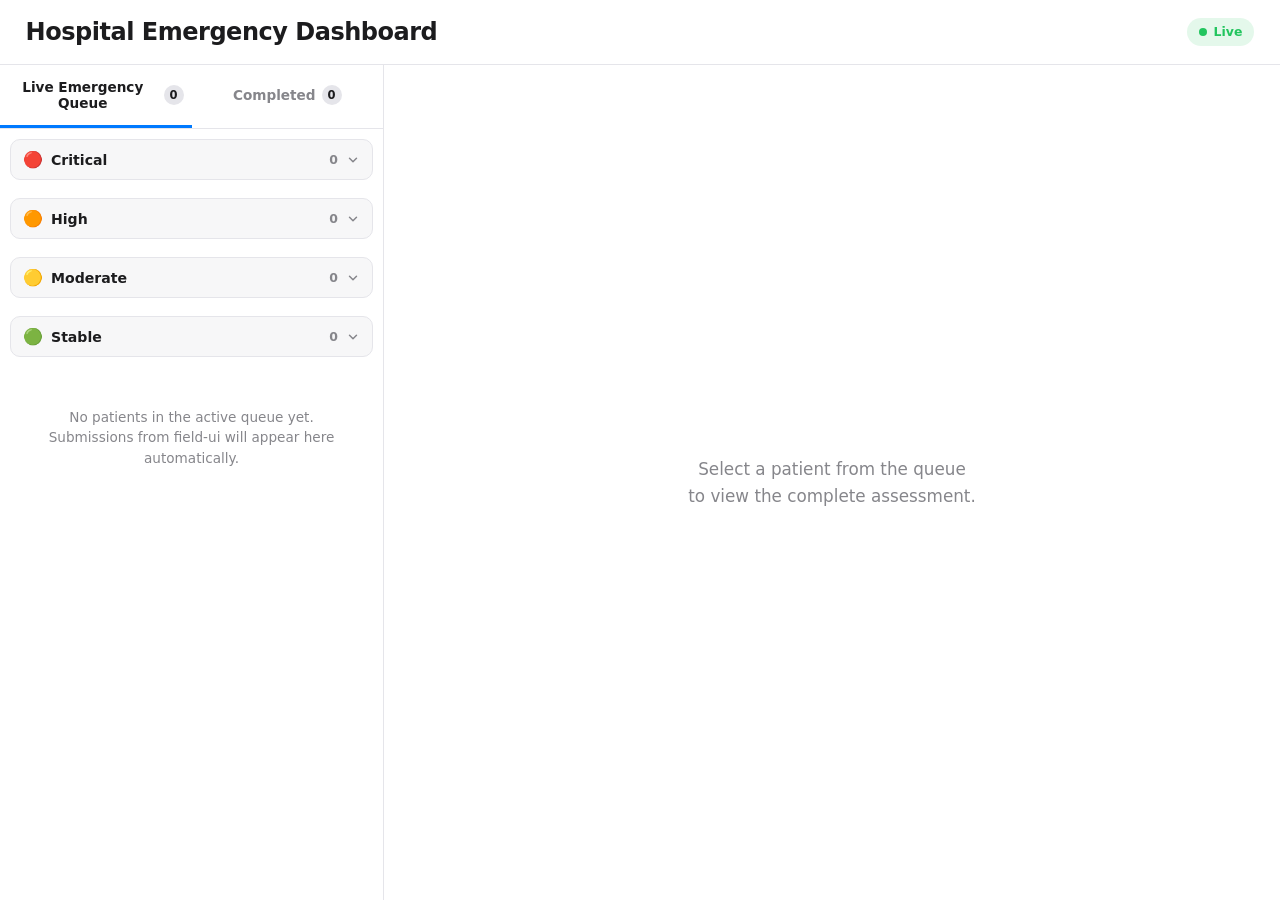
==== hospital-ui/index.html @ 248ef115 "Simplify field capture UI to core patient, vitals, and clinical fields" ====
<!doctype html>
<html lang="en">
<head>
  <meta charset="utf-8">
  <meta name="viewport" content="width=device-width, initial-scale=1, viewport-fit=cover">
  <meta name="theme-color" content="#FFFFFF">
  <title>Hospital Emergency Dashboard</title>
  <link rel="stylesheet" href="../field-ui/app.css">
  <link rel="stylesheet" href="app.css">
</head>
<body>

  <div class="hosp-shell">

    <header class="hosp-header">
      <h1 class="page-title">Hospital Emergency Dashboard</h1>
      <span class="conn-badge conn-live" id="conn-badge">
        <span class="conn-dot"></span> Live
      </span>
    </header>

    <div class="hosp-main">

      <!-- ============ QUEUE PANEL (master) ============ -->
      <aside class="queue-panel" id="queue-panel">

        <div class="queue-tabs" role="tablist">
          <button type="button" class="queue-tab active" id="tab-active" data-tab="active" role="tab" aria-selected="true">
            Live Emergency Queue <span class="tab-count" id="count-active">0</span>
          </button>
          <button type="button" class="queue-tab" id="tab-completed" data-tab="completed" role="tab" aria-selected="false">
            Completed <span class="tab-count" id="count-completed">0</span>
          </button>
        </div>

        <div class="queue-view" id="queue-view-active">
          <section class="priority-section" data-priority="critical">
            <button type="button" class="priority-header priority-critical" data-priority="critical" aria-expanded="true">
              <span class="priority-emoji">🔴</span>
              <span class="priority-name">Critical</span>
              <span class="priority-count" id="pcount-critical">0</span>
              <svg class="chevron" width="14" height="14" viewBox="0 0 24 24" fill="none" stroke="currentColor" stroke-width="2.5" stroke-linecap="round" stroke-linejoin="round"><polyline points="6 9 12 15 18 9"></polyline></svg>
            </button>
            <div class="priority-cards" id="cards-critical"></div>
          </section>

          <section class="priority-section" data-priority="high">
            <button type="button" class="priority-header priority-high" data-priority="high" aria-expanded="true">
              <span class="priority-emoji">🟠</span>
              <span class="priority-name">High</span>
              <span class="priority-count" id="pcount-high">0</span>
              <svg class="chevron" width="14" height="14" viewBox="0 0 24 24" fill="none" stroke="currentColor" stroke-width="2.5" stroke-linecap="round" stroke-linejoin="round"><polyline points="6 9 12 15 18 9"></polyline></svg>
            </button>
            <div class="priority-cards" id="cards-high"></div>
          </section>

          <section class="priority-section" data-priority="moderate">
            <button type="button" class="priority-header priority-moderate" data-priority="moderate" aria-expanded="true">
              <span class="priority-emoji">🟡</span>
              <span class="priority-name">Moderate</span>
              <span class="priority-count" id="pcount-moderate">0</span>
              <svg class="chevron" width="14" height="14" viewBox="0 0 24 24" fill="none" stroke="currentColor" stroke-width="2.5" stroke-linecap="round" stroke-linejoin="round"><polyline points="6 9 12 15 18 9"></polyline></svg>
            </button>
            <div class="priority-cards" id="cards-moderate"></div>
          </section>

          <section class="priority-section" data-priority="stable">
            <button type="button" class="priority-header priority-stable" data-priority="stable" aria-expanded="true">
              <span class="priority-emoji">🟢</span>
              <span class="priority-name">Stable</span>
              <span class="priority-count" id="pcount-stable">0</span>
              <svg class="chevron" width="14" height="14" viewBox="0 0 24 24" fill="none" stroke="currentColor" stroke-width="2.5" stroke-linecap="round" stroke-linejoin="round"><polyline points="6 9 12 15 18 9"></polyline></svg>
            </button>
            <div class="priority-cards" id="cards-stable"></div>
          </section>

          <p class="queue-empty" id="queue-empty">No patients in the active queue yet. Submissions from field-ui will appear here automatically.</p>
        </div>

        <div class="queue-view" id="queue-view-completed" hidden>
          <div class="priority-cards" id="cards-completed"></div>
          <p class="queue-empty" id="completed-empty">No completed patients yet.</p>
        </div>

      </aside>

      <!-- ============ DETAIL PANEL ============ -->
      <main class="detail-panel" id="detail-panel">
        <button type="button" class="back-btn" id="btn-back">
          <svg width="18" height="18" viewBox="0 0 24 24" fill="none" stroke="currentColor" stroke-width="2.5" stroke-linecap="round" stroke-linejoin="round"><line x1="19" y1="12" x2="5" y2="12"></line><polyline points="12 19 5 12 12 5"></polyline></svg>
          Back to Queue
        </button>

        <div class="detail-empty" id="detail-empty">
          <p>Select a patient from the queue<br>to view the complete assessment.</p>
        </div>

        <div class="detail-content" id="detail-content" hidden></div>
      </main>

    </div>
  </div>

  <!-- Image viewer overlay -->
  <div class="image-viewer" id="image-viewer" hidden>
    <div class="viewer-toolbar">
      <button type="button" id="viewer-zoom-out" aria-label="Zoom out">−</button>
      <button type="button" id="viewer-zoom-in" aria-label="Zoom in">+</button>
      <button type="button" id="viewer-rotate" aria-label="Rotate">⟳ Rotate</button>
      <button type="button" id="viewer-fullscreen" aria-label="Toggle fullscreen">⛶ Fullscreen</button>
      <button type="button" id="viewer-close" aria-label="Close image viewer">✕ Close</button>
    </div>
    <div class="viewer-stage" id="viewer-stage">
      <img id="viewer-img" src="" alt="Uploaded field image, full size">
    </div>
  </div>

  <script src="../shared/store.js"></script>
  <script src="app.js"></script>
</body>
</html>
---- field-ui/app.css ----
/* =====================================================
   Medical Data Capture - app.css
   Light, Apple Health-inspired clinical theme
   ===================================================== */

:root {
  --bg-page: #FFFFFF;
  --bg-card: #F7F7F8;
  --bg-card-alt: #FFFFFF;
  --bg-input: #FFFFFF;
  --bg-toggle-off: #E5E5EA;
  --bg-toggle-on: #22C55E;

  --border: #E5E5EA;
  --border-strong: #D1D1D6;
  --border-focus: #007AFF;

  --text-primary: #1C1C1E;
  --text-secondary: #86868B;
  --text-placeholder: #C7C7CC;
  --text-on-primary: #FFFFFF;

  --triage-stable: #22C55E;
  --triage-moderate: #FACC15;
  --triage-high: #F97316;
  --triage-critical: #DC2626;

  --status-preparing: #3B82F6;
  --status-transmitting: #FACC15;
  --status-delivered: #22C55E;
  --status-recovered: #F97316;
  --status-failed: #DC2626;

  --radius-card: 16px;
  --radius-input: 10px;
  --radius-chip: 20px;
  --radius-toggle: 16px;

  --font: -apple-system, BlinkMacSystemFont, "Segoe UI", system-ui, Roboto, sans-serif;
  --shadow-card: 0 1px 3px rgba(0,0,0,0.08), 0 1px 2px rgba(0,0,0,0.04);
  --tap-min: 44px;
  --gap: clamp(8px, 1.5vw, 14px);
}

/* Reset */
*, *::before, *::after { box-sizing: border-box; margin: 0; padding: 0; }
html { -webkit-text-size-adjust: 100%; }

body {
  font-family: var(--font);
  background: var(--bg-page);
  color: var(--text-primary);
  line-height: 1.5;
  -webkit-font-smoothing: antialiased;
  min-height: 100vh;
  min-height: 100dvh;
}

/* App shell */
.app-shell {
  display: flex;
  flex-direction: column;
  min-height: 100vh;
  min-height: 100dvh;
  padding: clamp(12px, 3vw, 32px);
  padding-top: max(clamp(12px, 3vw, 32px), env(safe-area-inset-top));
  padding-bottom: max(clamp(12px, 3vw, 32px), env(safe-area-inset-bottom));
  padding-left: max(clamp(12px, 3vw, 32px), env(safe-area-inset-left));
  padding-right: max(clamp(12px, 3vw, 32px), env(safe-area-inset-right));
  max-width: 1400px;
  margin: 0 auto;
}

/* Header */
.app-header {
  margin-bottom: clamp(10px, 2vw, 18px);
}

.page-title {
  font-size: clamp(1.3rem, 1.5vw + 0.9rem, 1.8rem);
  font-weight: 700;
  letter-spacing: -0.02em;
  color: var(--text-primary);
}

/* Demo bar */
.demo-bar {
  display: flex;
  flex-wrap: wrap;
  gap: 8px;
  margin-bottom: clamp(14px, 3vw, 24px);
}

.demo-btn {
  padding: 8px 14px;
  border: 1px solid var(--border-strong);
  border-radius: 20px;
  background: var(--bg-input);
  color: var(--text-primary);
  font-size: 0.8rem;
  font-weight: 600;
  font-family: var(--font);
  cursor: pointer;
  transition: border-color 0.15s, background 0.15s;
  white-space: nowrap;
}

.demo-btn:hover { background: var(--bg-card); }

.demo-btn.demo-minor { border-left: 3px solid var(--triage-stable); }
.demo-btn.demo-critical { border-left: 3px solid var(--triage-critical); }

/* Grid */
.app-grid {
  display: grid;
  grid-template-columns: 1fr;
  gap: clamp(14px, 2vw, 24px);
  align-items: start;
}

.col-primary { display: flex; flex-direction: column; gap: clamp(14px, 2vw, 20px); }
.col-secondary { display: flex; flex-direction: column; gap: clamp(14px, 2vw, 20px); }

/* Card */
.med-card {
  background: var(--bg-card);
  border: 1px solid var(--border);
  border-radius: var(--radius-card);
  box-shadow: var(--shadow-card);
  overflow: hidden;
}

.card-title {
  font-size: 0.82rem;
  font-weight: 700;
  text-transform: uppercase;
  letter-spacing: 0.06em;
  color: var(--text-secondary);
  padding: 16px 20px 0;
}

.card-body {
  padding: 16px 20px 20px;
}

/* Triage left-border accent */
.med-card.assessment-card {
  border-left: 4px solid var(--border);
  transition: border-color 0.3s ease;
}
.med-card.assessment-card.risk-stable { border-left-color: var(--triage-stable); }
.med-card.assessment-card.risk-moderate { border-left-color: var(--triage-moderate); }
.med-card.assessment-card.risk-high { border-left-color: var(--triage-high); }
.med-card.assessment-card.risk-critical { border-left-color: var(--triage-critical); }

/* Form groups */
.form-group { margin-bottom: 14px; }
.form-group:last-child { margin-bottom: 0; }
.form-group-sm { max-width: 140px; }

.field-row {
  display: flex;
  flex-wrap: wrap;
  gap: var(--gap);
}

.field-row .form-group {
  flex: 1 1 180px;
  min-width: 0;
}

/* Labels */
.field-label {
  display: block;
  font-size: 0.82rem;
  color: var(--text-secondary);
  margin-bottom: 6px;
  font-weight: 600;
}

.req-mark { color: var(--triage-critical); margin-left: 2px; }
.opt-tag {
  display: inline-block;
  font-size: 0.58rem;
  font-weight: 700;
  text-transform: uppercase;
  letter-spacing: 0.04em;
  padding: 1px 6px;
  border-radius: 4px;
  margin-left: 5px;
  color: var(--text-secondary);
  background: var(--bg-toggle-off);
}

/* Inputs */
.text-input {
  width: 100%;
  background: var(--bg-input);
  border: 1px solid var(--border-strong);
  color: var(--text-primary);
  padding: 11px 13px;
  border-radius: var(--radius-input);
  font-size: 0.95rem;
  font-family: var(--font);
  outline: none;
  transition: border-color 0.18s;
  min-height: var(--tap-min);
}

.text-input:focus { border-color: var(--border-focus); box-shadow: 0 0 0 3px rgba(0,122,255,0.1); }
.text-input::placeholder { color: var(--text-placeholder); }
.text-input.is-invalid { border-color: var(--triage-critical); }

#patient-id[readonly] {
  background: var(--bg-card);
  color: var(--text-secondary);
  cursor: default;
}

.textarea-input {
  resize: vertical;
  min-height: 80px;
  line-height: 1.45;
}

.select-input {
  width: 100%;
  background: var(--bg-input);
  border: 1px solid var(--border-strong);
  color: var(--text-primary);
  padding: 11px 13px;
  border-radius: var(--radius-input);
  font-size: 0.95rem;
  font-family: var(--font);
  outline: none;
  min-height: var(--tap-min);
  appearance: none;
  -webkit-appearance: none;
  background-image: url("data:image/svg+xml,%3Csvg xmlns='http://www.w3.org/2000/svg' width='12' height='12' viewBox='0 0 24 24' fill='none' stroke='%2386868B' stroke-width='2' stroke-linecap='round' stroke-linejoin='round'%3E%3Cpolyline points='6 9 12 15 18 9'%3E%3C/polyline%3E%3C/svg%3E");
  background-repeat: no-repeat;
  background-position: right 12px center;
  padding-right: 32px;
  cursor: pointer;
}

.select-input:focus { border-color: var(--border-focus); box-shadow: 0 0 0 3px rgba(0,122,255,0.1); }

/* Input with unit */
.input-with-unit {
  position: relative;
  display: flex;
  align-items: center;
}

.input-with-unit .text-input { padding-right: 56px; }

.unit-label {
  position: absolute;
  right: 13px;
  color: var(--text-secondary);
  font-size: 0.8rem;
  pointer-events: none;
  white-space: nowrap;
}

/* Number spinner removal */
input[type="number"]::-webkit-inner-spin-button,
input[type="number"]::-webkit-outer-spin-button { -webkit-appearance: none; margin: 0; }
input[type="number"] { -moz-appearance: textfield; }

/* Field errors */
.field-error {
  margin: 5px 0 0;
  font-size: 0.72rem;
  color: var(--triage-critical);
  line-height: 1.3;
}
.field-error[hidden] { display: none; }

/* Toggle switch */
.toggle-row {
  display: flex;
  align-items: center;
  justify-content: space-between;
  padding: 10px 0;
}

.toggle-label {
  font-size: 0.9rem;
  font-weight: 500;
  color: var(--text-primary);
}

.toggle-switch {
  width: 52px;
  height: 32px;
  border-radius: var(--radius-toggle);
  background: var(--bg-toggle-off);
  border: none;
  cursor: pointer;
  position: relative;
  flex-shrink: 0;
  transition: background 0.25s;
  padding: 0;
}

.toggle-switch[aria-checked="true"] { background: var(--bg-toggle-on); }

.toggle-slider {
  position: absolute;
  top: 3px;
  left: 3px;
  width: 26px;
  height: 26px;
  border-radius: 50%;
  background: #FFFFFF;
  box-shadow: 0 1px 3px rgba(0,0,0,0.2);
  transition: transform 0.25s;
}

.toggle-switch[aria-checked="true"] .toggle-slider { transform: translateX(20px); }

.toggle-switch.toggle-disabled {
  opacity: 0.35;
  cursor: not-allowed;
}

/* Mental Status segmented buttons */
.mental-status-group {
  display: flex;
  flex-wrap: wrap;
  gap: 6px;
}

.mental-status-btn {
  flex: 1 1 auto;
  min-width: 80px;
  padding: 12px 10px;
  border: 1px solid var(--border-strong);
  border-radius: var(--radius-input);
  background: var(--bg-input);
  color: var(--text-secondary);
  font-size: 0.85rem;
  font-weight: 600;
  font-family: var(--font);
  cursor: pointer;
  text-align: center;
  transition: background 0.15s, color 0.15s, border-color 0.15s;
  min-height: var(--tap-min);
}

.mental-status-btn:hover {
  border-color: var(--text-secondary);
}

.mental-status-btn.selected {
  background: var(--text-primary);
  color: var(--text-on-primary);
  border-color: var(--text-primary);
}

.mental-status-btn[hidden] { display: none; }

.mental-status-btn:focus-visible {
  outline: 2px solid var(--border-focus);
  outline-offset: 2px;
}

.toggle-grid {
  display: grid;
  grid-template-columns: 1fr 1fr;
  gap: 4px 24px;
}

.toggle-grid .toggle-row {
  padding: 8px 0;
  min-width: 0;
}

.toggle-grid .toggle-label {
  overflow: hidden;
  text-overflow: ellipsis;
  white-space: nowrap;
  padding-right: 8px;
}

/* Notes below the clinical-assessment toggle grid */
.notes-group {
  margin-top: 16px;
  padding-top: 14px;
  border-top: 1px solid var(--border);
}

/* Temperature unit toggle */
.temp-toggle {
  display: flex;
  border: 1px solid var(--border-strong);
  border-radius: var(--radius-input);
  overflow: hidden;
  min-height: var(--tap-min);
}

.temp-btn {
  flex: 1;
  border: none;
  background: var(--bg-input);
  color: var(--text-secondary);
  font-size: 0.9rem;
  font-weight: 600;
  padding: 11px;
  cursor: pointer;
  font-family: var(--font);
  transition: background 0.15s, color 0.15s;
}

.temp-btn.active { background: var(--text-primary); color: var(--text-on-primary); }
.temp-btn:not(:last-child) { border-right: 1px solid var(--border-strong); }

/* Chip group */
.chip-group {
  display: flex;
  flex-wrap: wrap;
  gap: 8px;
}

.chip {
  border: 1px solid var(--border-strong);
  background: var(--bg-input);
  color: var(--text-secondary);
  padding: 8px 14px;
  border-radius: var(--radius-chip);
  font-size: 0.85rem;
  font-weight: 600;
  font-family: var(--font);
  cursor: pointer;
  transition: all 0.15s;
  min-height: 36px;
}

.chip:hover { border-color: var(--text-secondary); }

.chip.selected {
  background: var(--border-focus);
  color: var(--text-on-primary);
  border-color: var(--border-focus);
}

/* GPS row */
.gps-row {
  display: flex;
  gap: 8px;
  align-items: center;
}
.gps-row .text-input { flex: 1; min-width: 0; }

.gps-btn {
  flex-shrink: 0;
  white-space: nowrap;
  border: 1px solid var(--border-strong);
  background: var(--bg-input);
  color: var(--text-primary);
  padding: 0 14px;
  border-radius: var(--radius-input);
  font-size: 0.82rem;
  font-weight: 600;
  font-family: var(--font);
  cursor: pointer;
  min-height: var(--tap-min);
  transition: border-color 0.15s, background 0.15s;
}
.gps-btn:hover { background: var(--bg-card); border-color: var(--text-secondary); }

/* Shock index inline readout */
.shock-index-line {
  font-size: 0.82rem;
  color: var(--text-secondary);
  margin: -2px 0 14px;
}
.shock-index-line strong { color: var(--text-primary); }
.shock-index-line[hidden] { display: none; }

/* Pain slider */
.pain-group { margin-top: 8px; }

.pain-slider-row {
  display: flex;
  align-items: center;
  gap: 14px;
}

.pain-slider {
  flex: 1;
  -webkit-appearance: none;
  appearance: none;
  height: 8px;
  border-radius: 4px;
  background: linear-gradient(to right, var(--triage-stable) 0%, var(--triage-moderate) 40%, var(--triage-high) 70%, var(--triage-critical) 100%);
  outline: none;
  cursor: pointer;
}

.pain-slider::-webkit-slider-thumb {
  -webkit-appearance: none;
  width: 28px;
  height: 28px;
  border-radius: 50%;
  background: #FFFFFF;
  border: 2px solid var(--text-primary);
  box-shadow: 0 1px 4px rgba(0,0,0,0.2);
  cursor: pointer;
}

.pain-slider::-moz-range-thumb {
  width: 28px;
  height: 28px;
  border-radius: 50%;
  background: #FFFFFF;
  border: 2px solid var(--text-primary);
  cursor: pointer;
}

.pain-value {
  font-size: 1.4rem;
  font-weight: 700;
  min-width: 32px;
  text-align: center;
  color: var(--text-primary);
}

/* Image buttons */
.image-buttons {
  display: grid;
  grid-template-columns: 1fr 1fr;
  gap: var(--gap);
}

.img-btn {
  display: flex;
  flex-direction: column;
  align-items: center;
  justify-content: center;
  gap: 8px;
  background: var(--bg-input);
  border: 1px solid var(--border-strong);
  border-radius: var(--radius-input);
  padding: 18px 12px;
  cursor: pointer;
  font-size: 0.88rem;
  font-weight: 600;
  color: var(--text-primary);
  font-family: var(--font);
  transition: border-color 0.15s, background 0.15s;
  min-height: var(--tap-min);
}

.img-btn:hover { border-color: var(--text-secondary); background: var(--bg-card); }
.img-btn:focus-visible { border-color: var(--border-focus); outline: 2px solid var(--border-focus); outline-offset: 2px; }

/* Image previews */
.image-previews {
  display: flex;
  flex-wrap: wrap;
  gap: 10px;
  margin-top: 14px;
}

.image-previews:empty { margin-top: 0; }

.image-thumb {
  position: relative;
  width: 88px;
  height: 88px;
  border-radius: var(--radius-input);
  overflow: hidden;
  border: 1px solid var(--border-strong);
}

.image-thumb img {
  width: 100%;
  height: 100%;
  object-fit: cover;
}

.image-thumb-remove {
  position: absolute;
  top: 4px;
  right: 4px;
  width: 24px;
  height: 24px;
  border-radius: 50%;
  background: rgba(0,0,0,0.6);
  border: none;
  color: #FFFFFF;
  cursor: pointer;
  display: flex;
  align-items: center;
  justify-content: center;
  padding: 0;
}

.image-thumb-remove:hover { background: rgba(0,0,0,0.8); }

/* Submit bar */
.submit-bar { margin-top: 4px; }

.submit-btn {
  display: flex;
  align-items: center;
  justify-content: center;
  gap: 8px;
  width: 100%;
  background: var(--text-primary);
  color: var(--text-on-primary);
  border: none;
  border-radius: var(--radius-input);
  padding: 16px;
  font-size: 1rem;
  font-weight: 700;
  font-family: var(--font);
  cursor: pointer;
  transition: opacity 0.18s;
  min-height: 52px;
}

.submit-btn:hover:not(:disabled) { opacity: 0.9; }
.submit-btn:disabled { opacity: 0.35; cursor: not-allowed; }
.submit-btn.sending { opacity: 0.6; }

/* Assessment card */
.assessment-protocol-row {
  display: flex;
  flex-direction: column;
  gap: 4px;
  margin-bottom: 18px;
  padding-bottom: 14px;
  border-bottom: 1px solid var(--border);
}

.assessment-meta-label {
  font-size: 0.68rem;
  font-weight: 700;
  text-transform: uppercase;
  letter-spacing: 0.06em;
  color: var(--text-secondary);
}

.assessment-protocol-name {
  font-size: 1.1rem;
  font-weight: 700;
  color: var(--text-primary);
}

.assessment-progress {
  font-size: 0.8rem;
  color: var(--text-secondary);
  text-align: center;
  margin-bottom: 14px;
  line-height: 1.4;
}

.assessment-progress[hidden] { display: none; }

.assessment-row {
  display: flex;
  align-items: center;
  justify-content: center;
  gap: 0;
  margin-bottom: 16px;
}

.assessment-block {
  flex: 1;
  text-align: center;
  padding: 8px 4px;
  display: flex;
  flex-direction: column;
  align-items: center;
  gap: 6px;
}

.assessment-badge-row {
  display: flex;
  align-items: center;
  gap: 8px;
}

.assessment-value {
  font-size: 1.3rem;
  font-weight: 800;
  color: var(--text-primary);
  line-height: 1;
}

.assessment-value.score-anim {
  animation: score-pop 0.4s ease;
}

@keyframes score-pop {
  0% { transform: scale(1); }
  50% { transform: scale(1.15); }
  100% { transform: scale(1); }
}

.score-divider {
  width: 1px;
  height: 48px;
  background: var(--border);
  flex-shrink: 0;
}

.risk-dot {
  width: 12px;
  height: 12px;
  border-radius: 50%;
  background: var(--text-placeholder);
  flex-shrink: 0;
}

.risk-dot.risk-stable { background: var(--triage-stable); }
.risk-dot.risk-moderate { background: var(--triage-moderate); }
.risk-dot.risk-high { background: var(--triage-high); }
.risk-dot.risk-critical { background: var(--triage-critical); }

.assessment-action {
  font-size: 0.88rem;
  color: var(--text-secondary);
  text-align: center;
  line-height: 1.4;
}

/* Explainability section */
.explain-section {
  margin-top: 16px;
  border-top: 1px solid var(--border);
  padding-top: 14px;
}

.explain-section[hidden] { display: none; }

.explain-summary {
  cursor: pointer;
  display: flex;
  align-items: center;
  gap: 8px;
  font-size: 0.85rem;
  font-weight: 600;
  color: var(--text-secondary);
  list-style: none;
  user-select: none;
}

.explain-summary::-webkit-details-marker { display: none; }

.explain-summary:hover { color: var(--text-primary); }

.explain-body {
  margin-top: 12px;
  padding: 12px;
  background: var(--bg-page);
  border: 1px solid var(--border);
  border-radius: var(--radius-input);
}

.explain-protocol {
  font-size: 0.85rem;
  font-weight: 600;
  color: var(--text-primary);
  margin-bottom: 10px;
}

.explain-subheading {
  font-size: 0.72rem;
  font-weight: 700;
  text-transform: uppercase;
  letter-spacing: 0.06em;
  color: var(--text-secondary);
  margin-top: 12px;
  margin-bottom: 6px;
}

.explain-subheading:first-child { margin-top: 0; }

.explain-list {
  list-style: none;
  padding: 0;
}

.explain-list li {
  font-size: 0.82rem;
  color: var(--text-primary);
  padding: 4px 0 4px 16px;
  position: relative;
  line-height: 1.4;
}

.explain-list li::before {
  content: "";
  position: absolute;
  left: 0;
  top: 10px;
  width: 5px;
  height: 5px;
  border-radius: 50%;
  background: var(--text-secondary);
}

.explain-final {
  font-size: 0.88rem;
  font-weight: 700;
  color: var(--text-primary);
}

.explain-sources {
  font-size: 0.7rem;
  color: var(--text-secondary);
  line-height: 1.5;
}

/* Patient list */
.patient-list { list-style: none; }

.empty-state {
  font-size: 0.88rem;
  color: var(--text-placeholder);
  font-style: italic;
  padding: 12px 0;
  text-align: center;
}

.patient-card {
  background: var(--bg-card-alt);
  border: 1px solid var(--border);
  border-left: 4px solid var(--border);
  border-radius: var(--radius-input);
  padding: 12px 14px;
  margin-bottom: 10px;
}

.patient-card:last-child { margin-bottom: 0; }

.patient-card.risk-stable { border-left-color: var(--triage-stable); }
.patient-card.risk-moderate { border-left-color: var(--triage-moderate); }
.patient-card.risk-high { border-left-color: var(--triage-high); }
.patient-card.risk-critical { border-left-color: var(--triage-critical); }

.patient-card-top {
  display: flex;
  align-items: center;
  justify-content: space-between;
  gap: 8px;
  margin-bottom: 6px;
}

.patient-name {
  font-size: 0.92rem;
  font-weight: 600;
  color: var(--text-primary);
  overflow: hidden;
  text-overflow: ellipsis;
  white-space: nowrap;
}

.patient-meta {
  display: flex;
  align-items: center;
  gap: 10px;
  font-size: 0.78rem;
  color: var(--text-secondary);
  flex-wrap: wrap;
}

.patient-scores {
  display: flex;
  gap: 10px;
  font-size: 0.78rem;
  font-weight: 600;
}

.patient-score-item {
  color: var(--text-secondary);
}

.patient-score-item strong { color: var(--text-primary); }

.patient-bottom {
  display: flex;
  align-items: center;
  justify-content: space-between;
  gap: 8px;
  margin-top: 6px;
  flex-wrap: wrap;
}

/* Risk badge (compact) */
.risk-badge {
  display: inline-flex;
  align-items: center;
  gap: 5px;
  font-size: 0.72rem;
  font-weight: 700;
  padding: 2px 8px;
  border-radius: 12px;
}

.risk-badge .risk-dot { width: 8px; height: 8px; }

.risk-badge.risk-stable { background: rgba(34,197,94,0.12); color: var(--triage-stable); }
.risk-badge.risk-moderate { background: rgba(250,204,21,0.15); color: #B45309; }
.risk-badge.risk-high { background: rgba(249,115,22,0.12); color: var(--triage-high); }
.risk-badge.risk-critical { background: rgba(220,38,38,0.12); color: var(--triage-critical); }

/* Status chips */
.status-chip {
  display: inline-flex;
  align-items: center;
  gap: 5px;
  font-size: 0.7rem;
  font-weight: 600;
  padding: 3px 8px;
  border-radius: 12px;
}

.status-chip .status-dot {
  width: 8px;
  height: 8px;
  border-radius: 50%;
}

.status-chip.status-preparing { background: rgba(59,130,246,0.12); color: var(--status-preparing); }
.status-chip.status-preparing .status-dot { background: var(--status-preparing); }
.status-chip.status-transmitting { background: rgba(250,204,21,0.15); color: #B45309; }
.status-chip.status-transmitting .status-dot { background: var(--status-transmitting); }
.status-chip.status-delivered { background: rgba(34,197,94,0.12); color: var(--status-delivered); }
.status-chip.status-delivered .status-dot { background: var(--status-delivered); }
.status-chip.status-recovered { background: rgba(249,115,22,0.12); color: var(--status-recovered); }
.status-chip.status-recovered .status-dot { background: var(--status-recovered); }
.status-chip.status-failed { background: rgba(220,38,38,0.12); color: var(--status-failed); }
.status-chip.status-failed .status-dot { background: var(--status-failed); }

/* Card appear animation */
.patient-card { animation: card-appear 0.3s ease; }

@keyframes card-appear {
  from { opacity: 0; transform: translateY(8px); }
  to { opacity: 1; transform: translateY(0); }
}

/* SR-only */
.sr-only {
  position: absolute;
  width: 1px; height: 1px;
  padding: 0; margin: -1px;
  overflow: hidden; clip: rect(0,0,0,0);
  border: 0;
}

/* =====================================================
   Responsive
   ===================================================== */

@media (max-width: 400px) {
  .toggle-grid { grid-template-columns: 1fr; }
  .field-row .form-group { flex: 1 1 100%; }
  .image-buttons { grid-template-columns: 1fr; }
  .form-group-sm { max-width: 100%; }
}

@media (min-width: 768px) {
  .app-grid {
    grid-template-columns: minmax(0, 1.8fr) minmax(0, 1fr);
  }

  .col-secondary {
    position: sticky;
    top: clamp(12px, 3vw, 32px);
    max-height: calc(100vh - 80px);
    max-height: calc(100dvh - 80px);
    overflow-y: auto;
  }

  .col-secondary::-webkit-scrollbar { width: 5px; }
  .col-secondary::-webkit-scrollbar-thumb { background: var(--border-strong); border-radius: 3px; }
}

@media (min-width: 1024px) {
  .app-grid {
    grid-template-columns: minmax(0, 1.7fr) minmax(0, 1fr);
    gap: 28px;
  }
}

@media (max-height: 500px) and (orientation: landscape) {
  .form-group { margin-bottom: 10px; }
  .textarea-input { min-height: 56px; }
}

@media (prefers-reduced-motion: reduce) {
  *, *::before, *::after {
    transition: none !important;
    animation: none !important;
  }
}

/* =====================================================
   Camera Overlay
   ===================================================== */
.camera-overlay {
  position: fixed;
  inset: 0;
  background: #000000;
  z-index: 1000;
  display: flex;
  align-items: center;
  justify-content: center;
}
.camera-overlay[hidden] { display: none; }

.camera-container {
  position: relative;
  width: 100%;
  height: 100%;
  display: flex;
  flex-direction: column;
}

.camera-video {
  flex: 1;
  width: 100%;
  object-fit: cover;
  background: #111;
}

.camera-controls {
  position: absolute;
  bottom: 0; left: 0; right: 0;
  display: flex;
  align-items: center;
  justify-content: center;
  padding: 28px;
  gap: 48px;
  background: linear-gradient(transparent, rgba(0,0,0,0.7));
  padding-bottom: max(28px, env(safe-area-inset-bottom));
}

.camera-ctrl-btn {
  background: none; border: none; cursor: pointer; color: #FFFFFF;
  display: flex; align-items: center; justify-content: center;
}

.camera-close-btn {
  position: absolute;
  top: 20px; right: 20px;
  width: 46px; height: 46px;
  background: rgba(0,0,0,0.5);
  border-radius: 50%;
}

.camera-capture-btn {
  width: 74px; height: 74px;
  border-radius: 50%;
  border: 3px solid #FFFFFF;
  background: transparent;
  padding: 4px;
}

.camera-capture-btn:active .capture-ring { transform: scale(0.9); }

.capture-ring {
  width: 100%; height: 100%;
  border-radius: 50%;
  background: #FFFFFF;
  transition: transform 0.1s;
}

.camera-error {
  position: absolute; inset: 0;
  display: flex; flex-direction: column;
  align-items: center; justify-content: center;
  gap: 18px; padding: 28px;
  text-align: center;
  background: #111; color: #F0F0F0;
}
.camera-error[hidden] { display: none; }

.camera-error-text {
  margin: 0; max-width: 380px;
  font-size: 15px; line-height: 1.5;
  color: #D0D0D0;
}

.camera-retry-btn {
  padding: 11px 24px; font-size: 14px; font-weight: 600;
  color: #111; background: #FFFFFF;
  border-radius: 999px; border: none; cursor: pointer;
}

@media (min-width: 768px) {
  .camera-controls { padding: 36px; gap: 60px; }
  .camera-close-btn { top: 28px; right: 28px; width: 50px; height: 50px; }
  .camera-capture-btn { width: 82px; height: 82px; }
  .camera-error-text { font-size: 16px; max-width: 440px; }
  .camera-retry-btn { padding: 13px 30px; font-size: 15px; }
}
---- hospital-ui/app.css ----
/* =====================================================
   Hospital Emergency Dashboard - app.css
   Extends field-ui's design tokens (../field-ui/app.css is
   loaded first in index.html) with the master-detail layout.
   ===================================================== */

html, body {
  height: 100%;
}

body {
  overflow: hidden;
}

/* ---------- Shell ---------- */
.hosp-shell {
  display: flex;
  flex-direction: column;
  height: 100vh;
  height: 100dvh;
}

.hosp-header {
  display: flex;
  align-items: center;
  justify-content: space-between;
  gap: 12px;
  padding: 14px clamp(14px, 2vw, 28px);
  border-bottom: 1px solid var(--border);
  background: var(--bg-page);
  flex-shrink: 0;
}

.hosp-header .page-title { font-size: clamp(1.1rem, 1vw + 0.9rem, 1.5rem); }

.conn-badge {
  display: inline-flex;
  align-items: center;
  gap: 7px;
  font-size: 0.78rem;
  font-weight: 700;
  padding: 5px 12px;
  border-radius: 20px;
  background: rgba(34,197,94,0.12);
  color: var(--triage-stable);
  flex-shrink: 0;
}

.conn-dot {
  width: 8px;
  height: 8px;
  border-radius: 50%;
  background: var(--triage-stable);
  animation: conn-pulse 2s ease-in-out infinite;
}

@keyframes conn-pulse {
  0%, 100% { opacity: 1; }
  50% { opacity: 0.35; }
}

.hosp-main {
  display: flex;
  flex: 1;
  min-height: 0;
}

/* ---------- Queue panel (master, 30%) ---------- */
.queue-panel {
  flex: 0 0 30%;
  min-width: 320px;
  max-width: 480px;
  display: flex;
  flex-direction: column;
  border-right: 1px solid var(--border);
  background: var(--bg-page);
  min-height: 0;
}

.queue-tabs {
  display: flex;
  border-bottom: 1px solid var(--border);
  flex-shrink: 0;
}

.queue-tab {
  flex: 1;
  display: flex;
  align-items: center;
  justify-content: center;
  gap: 6px;
  border: none;
  background: none;
  color: var(--text-secondary);
  font-family: var(--font);
  font-size: 0.85rem;
  font-weight: 700;
  padding: 14px 8px;
  cursor: pointer;
  border-bottom: 3px solid transparent;
  min-height: var(--tap-min);
}

.queue-tab.active {
  color: var(--text-primary);
  border-bottom-color: var(--border-focus);
}

.tab-count {
  display: inline-flex;
  align-items: center;
  justify-content: center;
  min-width: 20px;
  height: 20px;
  padding: 0 6px;
  border-radius: 10px;
  background: var(--bg-toggle-off);
  color: var(--text-primary);
  font-size: 0.72rem;
  font-weight: 700;
}

.queue-view {
  flex: 1;
  overflow-y: auto;
  padding: 10px;
}

.queue-view[hidden] { display: none; }

.queue-empty {
  font-size: 0.85rem;
  color: var(--text-secondary);
  text-align: center;
  padding: 32px 16px;
  line-height: 1.5;
}
.queue-empty[hidden] { display: none; }

/* Priority sections */
.priority-section { margin-bottom: 10px; }
.priority-section[data-collapsed="true"] .priority-cards { display: none; }
.priority-section[data-collapsed="true"] .chevron { transform: rotate(-90deg); }

.priority-header {
  width: 100%;
  display: flex;
  align-items: center;
  gap: 8px;
  padding: 10px 12px;
  border: 1px solid var(--border);
  border-radius: var(--radius-input);
  background: var(--bg-card);
  cursor: pointer;
  font-family: var(--font);
}

.priority-emoji { font-size: 1rem; }

.priority-name {
  font-weight: 700;
  font-size: 0.88rem;
  color: var(--text-primary);
}

.priority-count {
  margin-left: auto;
  font-size: 0.78rem;
  font-weight: 700;
  color: var(--text-secondary);
}

.chevron {
  color: var(--text-secondary);
  transition: transform 0.2s;
  flex-shrink: 0;
}

.priority-cards {
  display: flex;
  flex-direction: column;
  gap: 8px;
  margin-top: 8px;
}

/* Compact queue card */
.queue-card {
  background: var(--bg-card-alt);
  border: 1px solid var(--border);
  border-left: 4px solid var(--border);
  border-radius: var(--radius-input);
  padding: 12px 14px;
  cursor: pointer;
  text-align: left;
  width: 100%;
  font-family: var(--font);
  transition: box-shadow 0.15s, border-color 0.15s;
}

.queue-card:hover { border-color: var(--text-secondary); }

.queue-card.selected {
  border-color: var(--border-focus);
  box-shadow: 0 0 0 2px rgba(0,122,255,0.25);
}

.queue-card.risk-critical { border-left-color: var(--triage-critical); }
.queue-card.risk-high { border-left-color: var(--triage-high); }
.queue-card.risk-moderate { border-left-color: var(--triage-moderate); }
.queue-card.risk-stable { border-left-color: var(--triage-stable); }

.queue-card.new-arrival { animation: card-appear 0.4s ease, arrival-flash 1.4s ease; }

@keyframes arrival-flash {
  0% { box-shadow: 0 0 0 3px rgba(0,122,255,0.45); }
  100% { box-shadow: 0 0 0 0 rgba(0,122,255,0); }
}

.qc-top {
  display: flex;
  align-items: baseline;
  justify-content: space-between;
  gap: 8px;
  margin-bottom: 4px;
}

.qc-priority-chip {
  font-size: 0.72rem;
  font-weight: 800;
  letter-spacing: 0.04em;
  color: var(--text-secondary);
}

.qc-patient-id { font-size: 1rem; font-weight: 800; color: var(--text-primary); }

.qc-meta { font-size: 0.8rem; color: var(--text-secondary); margin-bottom: 6px; }

.qc-complaint-label {
  font-size: 0.66rem;
  font-weight: 700;
  text-transform: uppercase;
  letter-spacing: 0.05em;
  color: var(--text-secondary);
  margin-bottom: 2px;
}

.qc-complaint-value { font-size: 0.88rem; font-weight: 600; color: var(--text-primary); margin-bottom: 8px; }

.qc-scores {
  display: flex;
  gap: 14px;
  font-size: 0.78rem;
  color: var(--text-secondary);
  margin-bottom: 8px;
}
.qc-scores strong { color: var(--text-primary); }

.qc-bottom {
  display: flex;
  align-items: center;
  justify-content: space-between;
  gap: 8px;
  font-size: 0.76rem;
  color: var(--text-secondary);
}

.qc-status {
  display: inline-flex;
  align-items: center;
  gap: 5px;
  font-weight: 700;
  padding: 2px 9px;
  border-radius: 12px;
}
.qc-status.wf-waiting { background: rgba(59,130,246,0.12); color: #3B82F6; }
.qc-status.wf-viewed { background: rgba(148,163,184,0.18); color: #64748B; }
.qc-status.wf-under_treatment { background: rgba(250,204,21,0.18); color: #B45309; }
.qc-status.wf-transferred { background: rgba(249,115,22,0.14); color: var(--triage-high); }
.qc-status.wf-completed { background: rgba(34,197,94,0.14); color: var(--triage-stable); }

/* ---------- Detail panel (70%) ---------- */
.detail-panel {
  flex: 1;
  min-width: 0;
  overflow-y: auto;
  padding: clamp(16px, 2vw, 32px);
  background: var(--bg-page);
}

.detail-empty {
  height: 100%;
  display: flex;
  align-items: center;
  justify-content: center;
  text-align: center;
  color: var(--text-secondary);
  font-size: 1.05rem;
  line-height: 1.6;
}

.detail-content[hidden], .detail-empty[hidden] { display: none; }

.detail-content {
  display: flex;
  flex-direction: column;
  gap: 16px;
  max-width: 960px;
  margin: 0 auto;
}

.back-btn {
  display: none;
  align-items: center;
  gap: 8px;
  border: none;
  background: none;
  color: var(--border-focus);
  font-family: var(--font);
  font-size: 0.9rem;
  font-weight: 700;
  cursor: pointer;
  padding: 6px 0 14px;
}

/* ---------- Info grid (reused across detail cards) ---------- */
.info-grid {
  display: grid;
  grid-template-columns: repeat(auto-fill, minmax(140px, 1fr));
  gap: 14px 16px;
}

.info-item { min-width: 0; }

.info-label {
  display: block;
  font-size: 0.68rem;
  font-weight: 700;
  text-transform: uppercase;
  letter-spacing: 0.05em;
  color: var(--text-secondary);
  margin-bottom: 3px;
}

.info-value {
  font-size: 0.95rem;
  font-weight: 600;
  color: var(--text-primary);
  overflow-wrap: break-word;
}

.info-value.muted { color: var(--text-placeholder); font-weight: 500; font-style: italic; }

.patient-photo-thumb {
  width: 72px;
  height: 72px;
  border-radius: var(--radius-input);
  object-fit: cover;
  border: 1px solid var(--border-strong);
  cursor: pointer;
  flex-shrink: 0;
}

.patient-id-row {
  display: flex;
  align-items: flex-start;
  gap: 14px;
  margin-bottom: 16px;
}

/* ---------- Image gallery + viewer ---------- */
.image-gallery {
  display: flex;
  flex-wrap: wrap;
  gap: 10px;
}

.gallery-thumb {
  width: 110px;
  height: 110px;
  border-radius: var(--radius-input);
  overflow: hidden;
  border: 1px solid var(--border-strong);
  cursor: pointer;
  background: var(--bg-card);
}
.gallery-thumb img { width: 100%; height: 100%; object-fit: cover; }

.image-viewer {
  position: fixed;
  inset: 0;
  background: rgba(0,0,0,0.92);
  z-index: 2000;
  display: flex;
  flex-direction: column;
}
.image-viewer[hidden] { display: none; }

.viewer-toolbar {
  display: flex;
  gap: 8px;
  padding: 14px;
  justify-content: center;
  flex-wrap: wrap;
}

.viewer-toolbar button {
  border: 1px solid rgba(255,255,255,0.3);
  background: rgba(255,255,255,0.08);
  color: #FFFFFF;
  padding: 8px 14px;
  border-radius: 20px;
  font-size: 0.85rem;
  font-weight: 600;
  font-family: var(--font);
  cursor: pointer;
}
.viewer-toolbar button:hover { background: rgba(255,255,255,0.18); }

.viewer-stage {
  flex: 1;
  display: flex;
  align-items: center;
  justify-content: center;
  overflow: hidden;
  min-height: 0;
}

.viewer-stage img {
  max-width: 92%;
  max-height: 88%;
  transition: transform 0.2s ease;
  user-select: none;
}

/* ---------- Clinical summary / ranking ---------- */
.summary-priority-row {
  display: flex;
  align-items: center;
  gap: 10px;
  margin-bottom: 16px;
}

.summary-priority-badge {
  font-size: 1.3rem;
  font-weight: 800;
}

.reason-list {
  list-style: none;
  padding: 0;
  margin: 8px 0 12px;
}
.reason-list li {
  font-size: 0.9rem;
  color: var(--text-primary);
  padding: 4px 0 4px 16px;
  position: relative;
  line-height: 1.4;
}
.reason-list li::before {
  content: "";
  position: absolute; left: 0; top: 11px;
  width: 5px; height: 5px; border-radius: 50%;
  background: var(--text-secondary);
}

.highest-trigger {
  font-size: 0.95rem;
  font-weight: 700;
  color: var(--text-primary);
  margin-top: 8px;
}

/* ---------- Active alerts ---------- */
.alert-item {
  display: flex;
  gap: 10px;
  align-items: flex-start;
  padding: 12px 14px;
  border-radius: var(--radius-input);
  background: rgba(220,38,38,0.08);
  border: 1px solid rgba(220,38,38,0.25);
  margin-bottom: 10px;
}
.alert-item:last-child { margin-bottom: 0; }

.alert-icon { font-size: 1.1rem; flex-shrink: 0; }

.alert-title { font-weight: 700; color: var(--triage-critical); font-size: 0.92rem; }
.alert-reason { font-size: 0.84rem; color: var(--text-secondary); margin-top: 2px; }

.no-alerts { font-size: 0.9rem; color: var(--text-secondary); font-style: italic; }

/* ---------- Workflow controls ---------- */
.workflow-row {
  display: flex;
  flex-wrap: wrap;
  align-items: center;
  gap: 6px;
}

.workflow-btn {
  flex: 1 1 120px;
  border: 2px solid var(--border-strong);
  background: var(--bg-input);
  color: var(--text-secondary);
  font-family: var(--font);
  font-weight: 700;
  font-size: 0.85rem;
  padding: 14px 10px;
  border-radius: var(--radius-input);
  cursor: pointer;
  text-align: center;
  min-height: var(--tap-min);
  transition: all 0.15s;
}

.workflow-btn:hover { border-color: var(--text-secondary); }

.workflow-btn.active {
  background: var(--text-primary);
  color: var(--text-on-primary);
  border-color: var(--text-primary);
}

.workflow-btn.wf-completed.active {
  background: var(--triage-stable);
  border-color: var(--triage-stable);
}

.workflow-arrow {
  color: var(--text-placeholder);
  font-size: 1.1rem;
  flex-shrink: 0;
}

/* ---------- Timeline ---------- */
.timeline-list {
  list-style: none;
  padding: 0;
  margin: 0;
}

.timeline-item {
  position: relative;
  padding: 0 0 20px 22px;
  border-left: 2px solid var(--border);
}
.timeline-item:last-child { border-left-color: transparent; padding-bottom: 0; }

.timeline-item::before {
  content: "";
  position: absolute;
  left: -6px; top: 2px;
  width: 10px; height: 10px;
  border-radius: 50%;
  background: var(--border-focus);
  border: 2px solid var(--bg-page);
}

.timeline-time { font-size: 0.75rem; color: var(--text-secondary); font-weight: 700; }
.timeline-label { font-size: 0.92rem; color: var(--text-primary); font-weight: 600; }

/* =====================================================
   Responsive — mobile master-detail becomes tabs + drawer
   ===================================================== */

@media (max-width: 900px) {
  .hosp-main { flex-direction: column; }

  .queue-panel {
    flex: 1 1 auto;
    max-width: none;
    min-width: 0;
    width: 100%;
    border-right: none;
  }

  .detail-panel {
    position: fixed;
    inset: 0;
    top: 57px;
    z-index: 500;
    background: var(--bg-page);
    display: none;
  }

  .hosp-shell.detail-open .detail-panel { display: block; }
  .hosp-shell.detail-open .queue-panel { display: none; }
  .hosp-shell.detail-open .back-btn { display: flex; }
}

@media (prefers-reduced-motion: reduce) {
  .queue-card.new-arrival, .conn-dot { animation: none !important; }
}
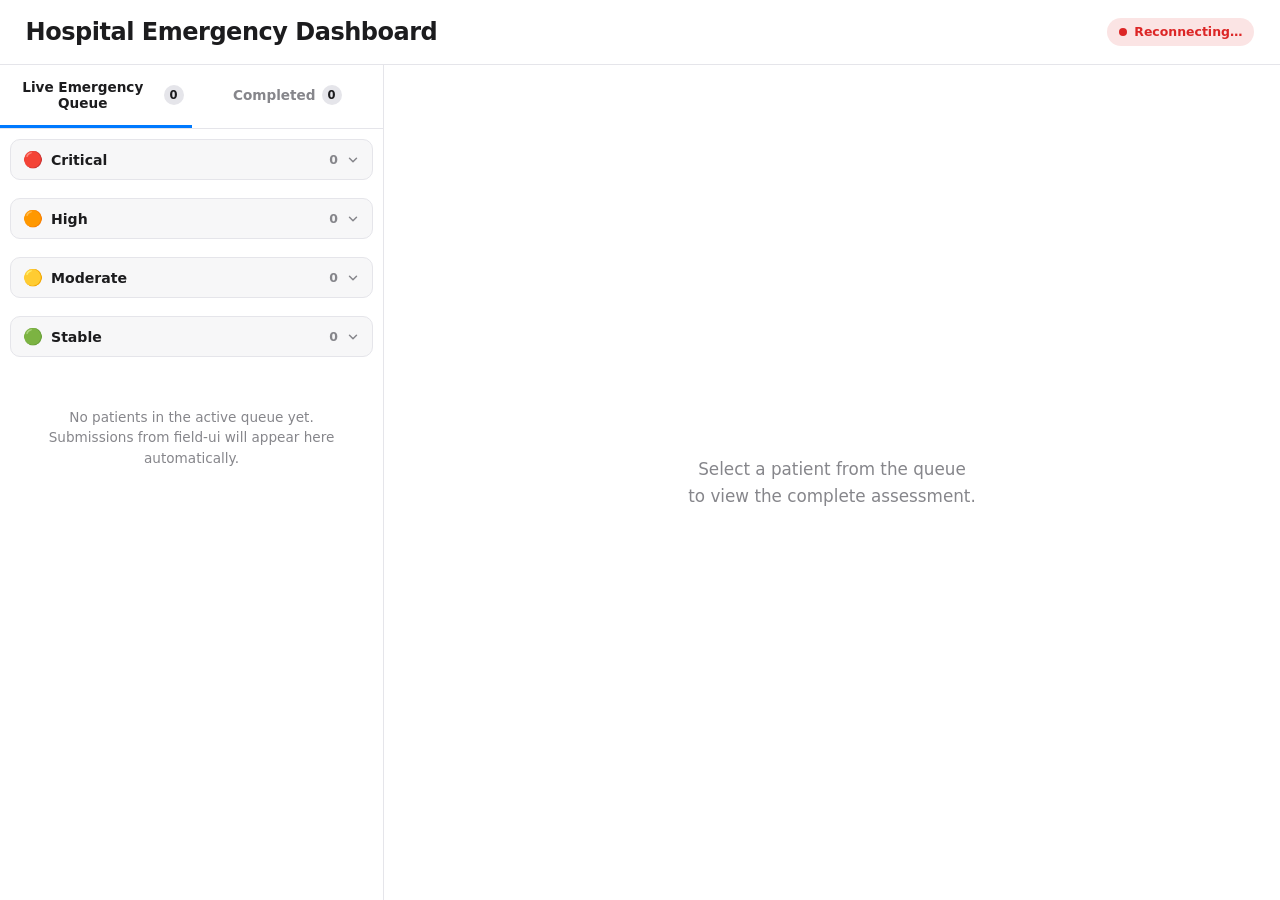
==== commit 53670e6e: "Wire hospital dashboard to live gateway API (observations, queue, images)" ====
--- a/hospital-ui/index.html
+++ b/hospital-ui/index.html
@@ -115,7 +115,6 @@
     </div>
   </div>
 
-  <script src="../shared/store.js"></script>
   <script src="app.js"></script>
 </body>
 </html>
--- a/hospital-ui/app.css
+++ b/hospital-ui/app.css
@@ -57,6 +57,28 @@
 @keyframes conn-pulse {
   0%, 100% { opacity: 1; }
   50% { opacity: 0.35; }
+}
+
+/* Offline / reconnecting state for the live badge */
+.conn-badge.conn-offline {
+  background: rgba(220,38,38,0.12);
+  color: var(--triage-critical);
+}
+.conn-badge.conn-offline .conn-dot { background: var(--triage-critical); }
+
+/* Raw FHIR JSON viewer in the detail panel */
+.fhir-details { margin-top: 4px; }
+.fhir-pre {
+  margin-top: 10px;
+  padding: 12px;
+  background: var(--bg-page, #0b0b0c);
+  border: 1px solid var(--border, #2a2a2e);
+  border-radius: 8px;
+  font-family: ui-monospace, SFMono-Regular, Menlo, monospace;
+  font-size: 0.72rem;
+  line-height: 1.45;
+  overflow-x: auto;
+  white-space: pre;
 }
 
 .hosp-main {
